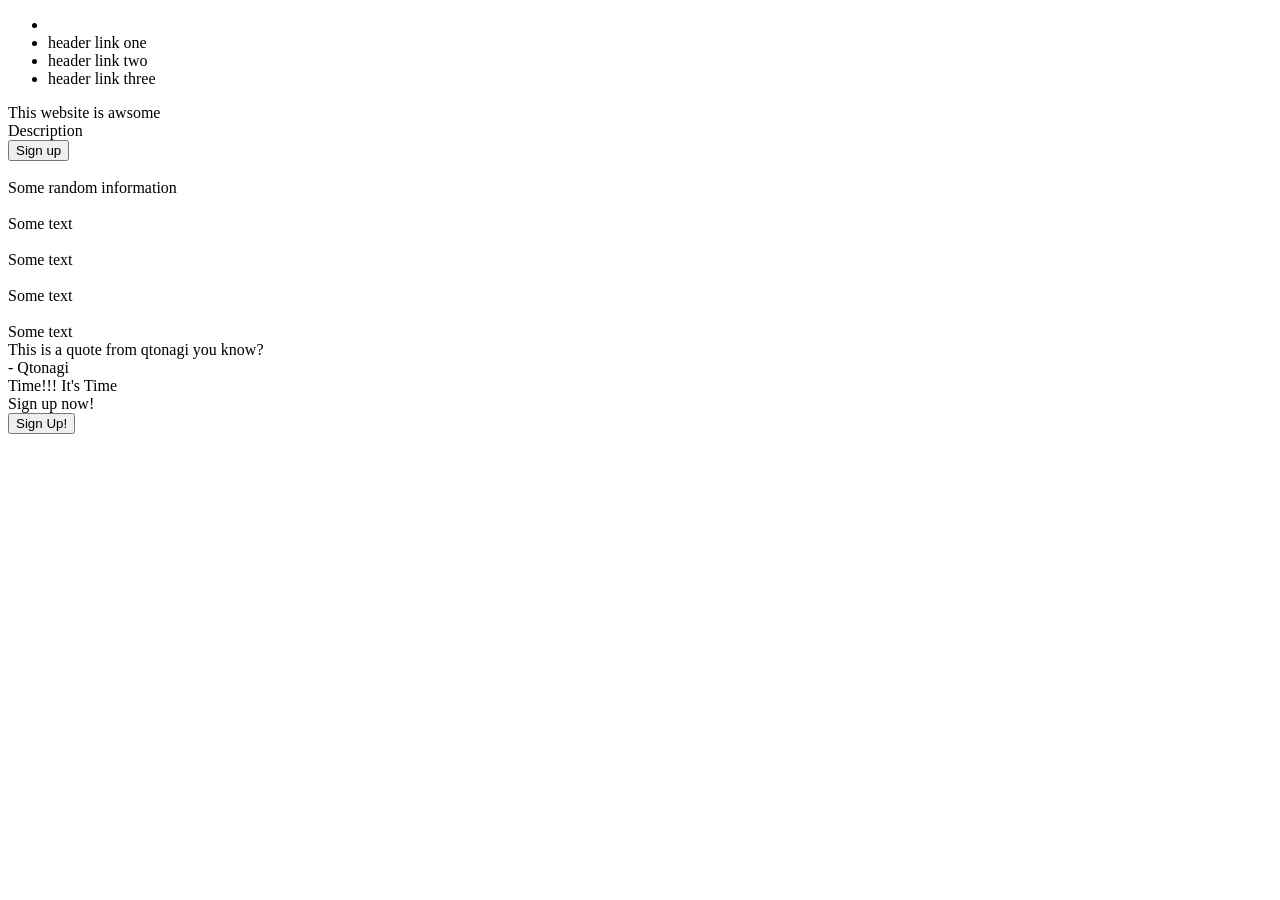
==== page.html @ 0af91001 "Add the basic content of the website and html structure I started the website and filled it with the" ====
<!DOCTYPE html>
<html lang="en">

<head>
    <meta charset="UTF-8">
    <meta name="viewport" content="width=device-width, initial-scale=1.0">
    <title>Qtonagi Fanpage</title>
    <link rel="stylesheet" href="./style.css" >
</head>


<body>

    <div>
        <ul>
            <li><img></li>
            <li>header link one</li>
            <li>header link two</li>
            <li>header link three</li>
        </ul>
    </div>

    <div>

        <div>
            <div>This website is awsome</div>
            <div>Description</div>
            <button>Sign up</button>
        </div>
    
        <div>
            <img>
        </div>

    </div>
    

    <div>
        <div>Some random information</div>

        <div>
            <div>
                <img>
                <div>Some text</div>
            </div>

            <div>
                <img>
                <div>Some text</div>
            </div>

            <div>
                <img>
                <div>Some text</div>
            </div>

            <div>
                <img>
                <div>Some text</div>
            </div>
        </div> 
    </div>

    <div>
        <div>This is a quote from qtonagi you know?</div>
        <div>- Qtonagi</div>
    </div>

    <div>
        <div>
            <div>
                <div>Time!!! It's Time</div>
                <div>Sign up now!</div>
            </div>
    
            <div>
                <button>Sign Up!</button>
            </div>
        </div>
    </div>

    
</body>



</html>
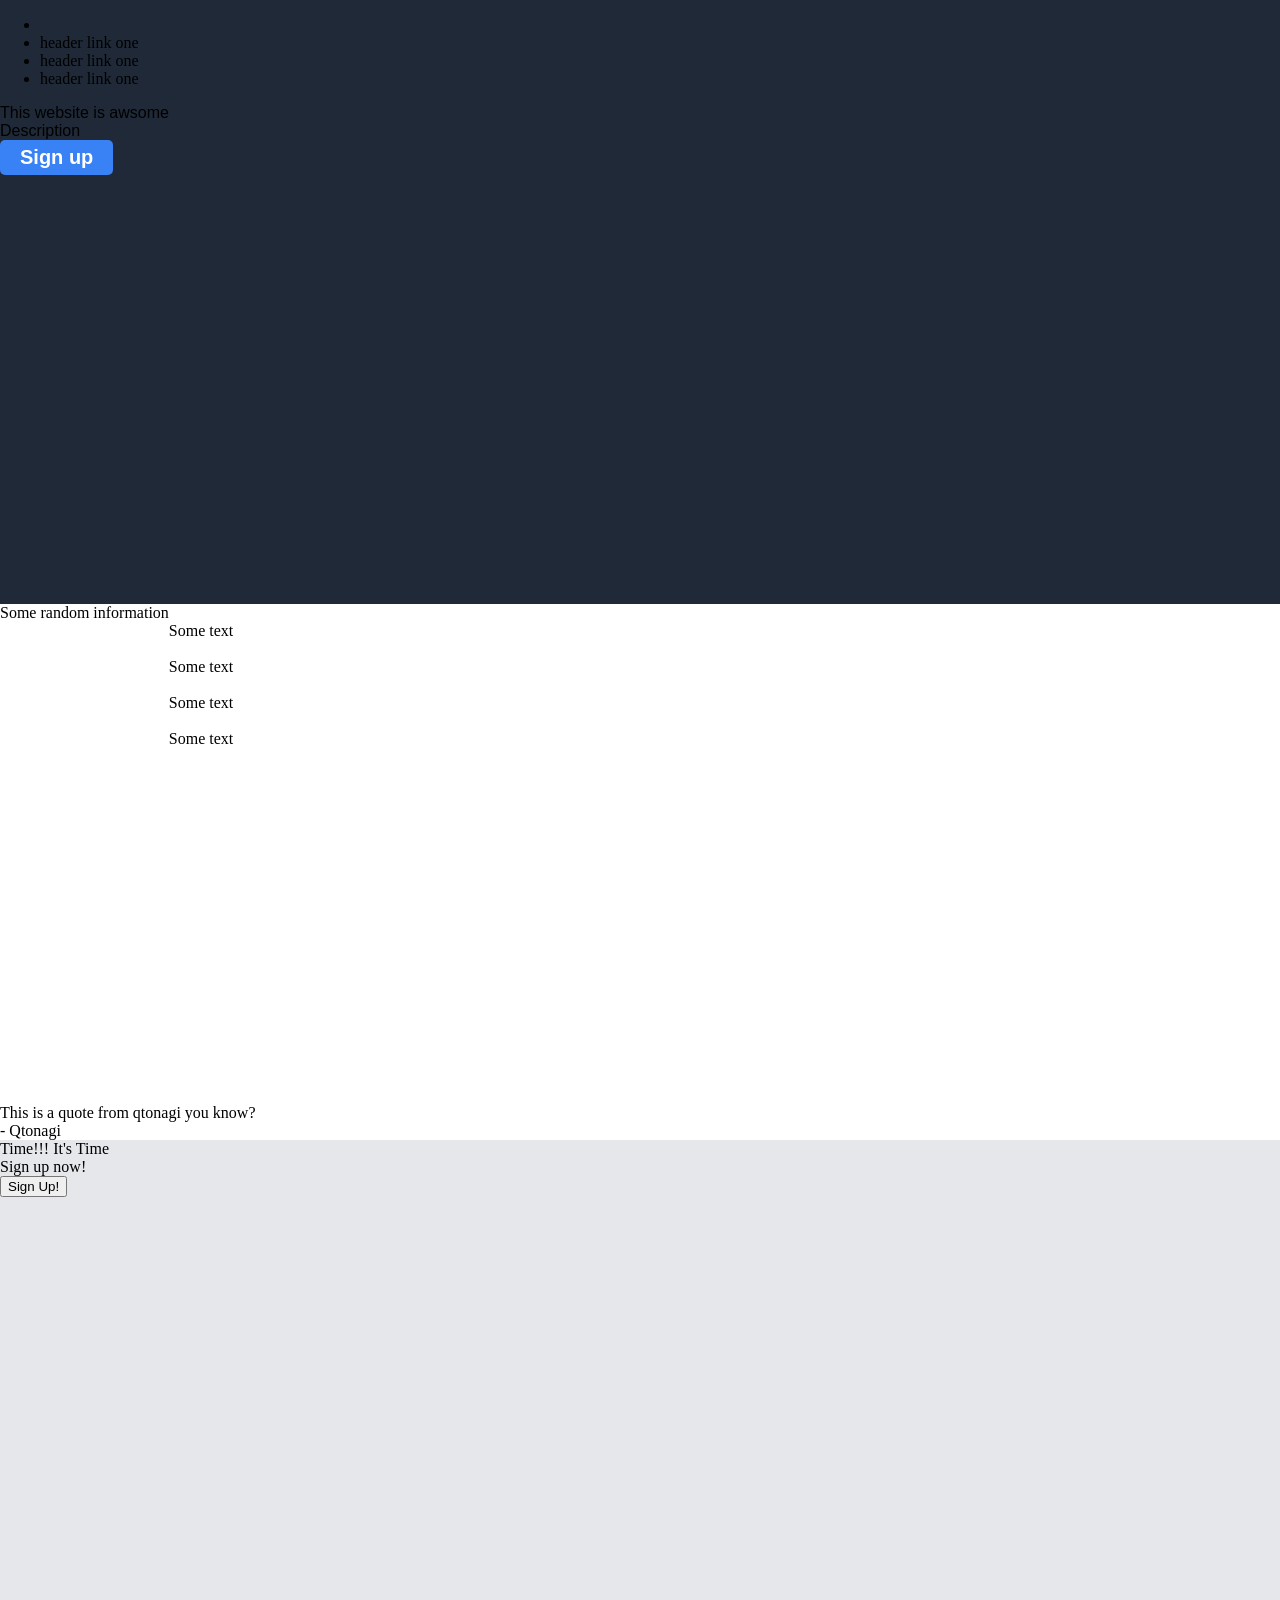
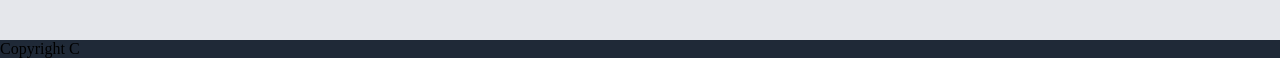
==== commit 191d2f20: "Added flexbox to the structure and editing Contact 1/Header" ====
--- a/page.html
+++ b/page.html
@@ -11,31 +11,31 @@
 
 <body>
 
-    <div>
+    <div class="header">
         <ul>
             <li><img></li>
-            <li>header link one</li>
-            <li>header link two</li>
-            <li>header link three</li>
+            <li><a>header link one</a></li>
+            <li><a>header link one</a></li>
+            <li><a>header link one</a></li>
         </ul>
     </div>
 
-    <div>
+    <div class="content1">
 
-        <div>
+        <div class="text">
             <div>This website is awsome</div>
             <div>Description</div>
-            <button>Sign up</button>
+            <button class="button">Sign up</button>
         </div>
     
-        <div>
+        <div class="image">
             <img>
         </div>
 
     </div>
     
 
-    <div>
+    <div class="content2">
         <div>Some random information</div>
 
         <div>
@@ -66,7 +66,7 @@
         <div>- Qtonagi</div>
     </div>
 
-    <div>
+    <div class="content3">
         <div>
             <div>
                 <div>Time!!! It's Time</div>
@@ -79,6 +79,10 @@
         </div>
     </div>
 
+    <div class="footer">
+        Copyright C
+    </div>
+
     
 </body>
 
--- a/style.css
+++ b/style.css
@@ -0,0 +1,91 @@
+body, html {
+    height: 100%;
+}
+
+body {
+    display: flex;
+    margin: 0px;
+    flex-direction: column;
+}
+
+.header {
+    background-color: #1F2937;
+
+    display: flex;
+    flex: initial;
+}
+
+.headerlink {
+    list-style: none;
+}
+
+.logo {
+
+}
+
+.content1 {
+
+    background-color: #1F2937;
+
+    display: flex;
+    flex:0 0 500px;
+
+    .text {
+        font-family: "roboto", sans-serif;
+
+        .button {
+            border-radius: 5px;
+            border: none;
+            background-color: #3882f6;
+
+            font-size: 20px;
+            color: white;
+            font-weight: bold;
+            text-align: center;
+            padding: 6px 20px 6px 20px;
+        }
+
+    }
+
+    .image {
+        margin: 20 20;
+    }
+
+}
+
+.content2 {
+
+    display: flex;
+    flex:0 0 500px;
+}
+
+.content3 {
+    background-color: #E5E7EB;
+
+    display: flex;
+    flex:0 0 500px;
+
+    .button {
+        border-radius: 5px;
+        border: none;
+        background-color: #3882f6;
+
+        font-size: 10px;
+        color: white;
+        font-weight: bold;
+        text-align: center;
+        padding: 5px 13px 5px 13px;
+    }
+}
+
+
+.footer {
+    background-color: #1F2937;
+    
+    display: flex;
+    flex: initial;
+}
+
+a {
+    text-decoration: none;
+}
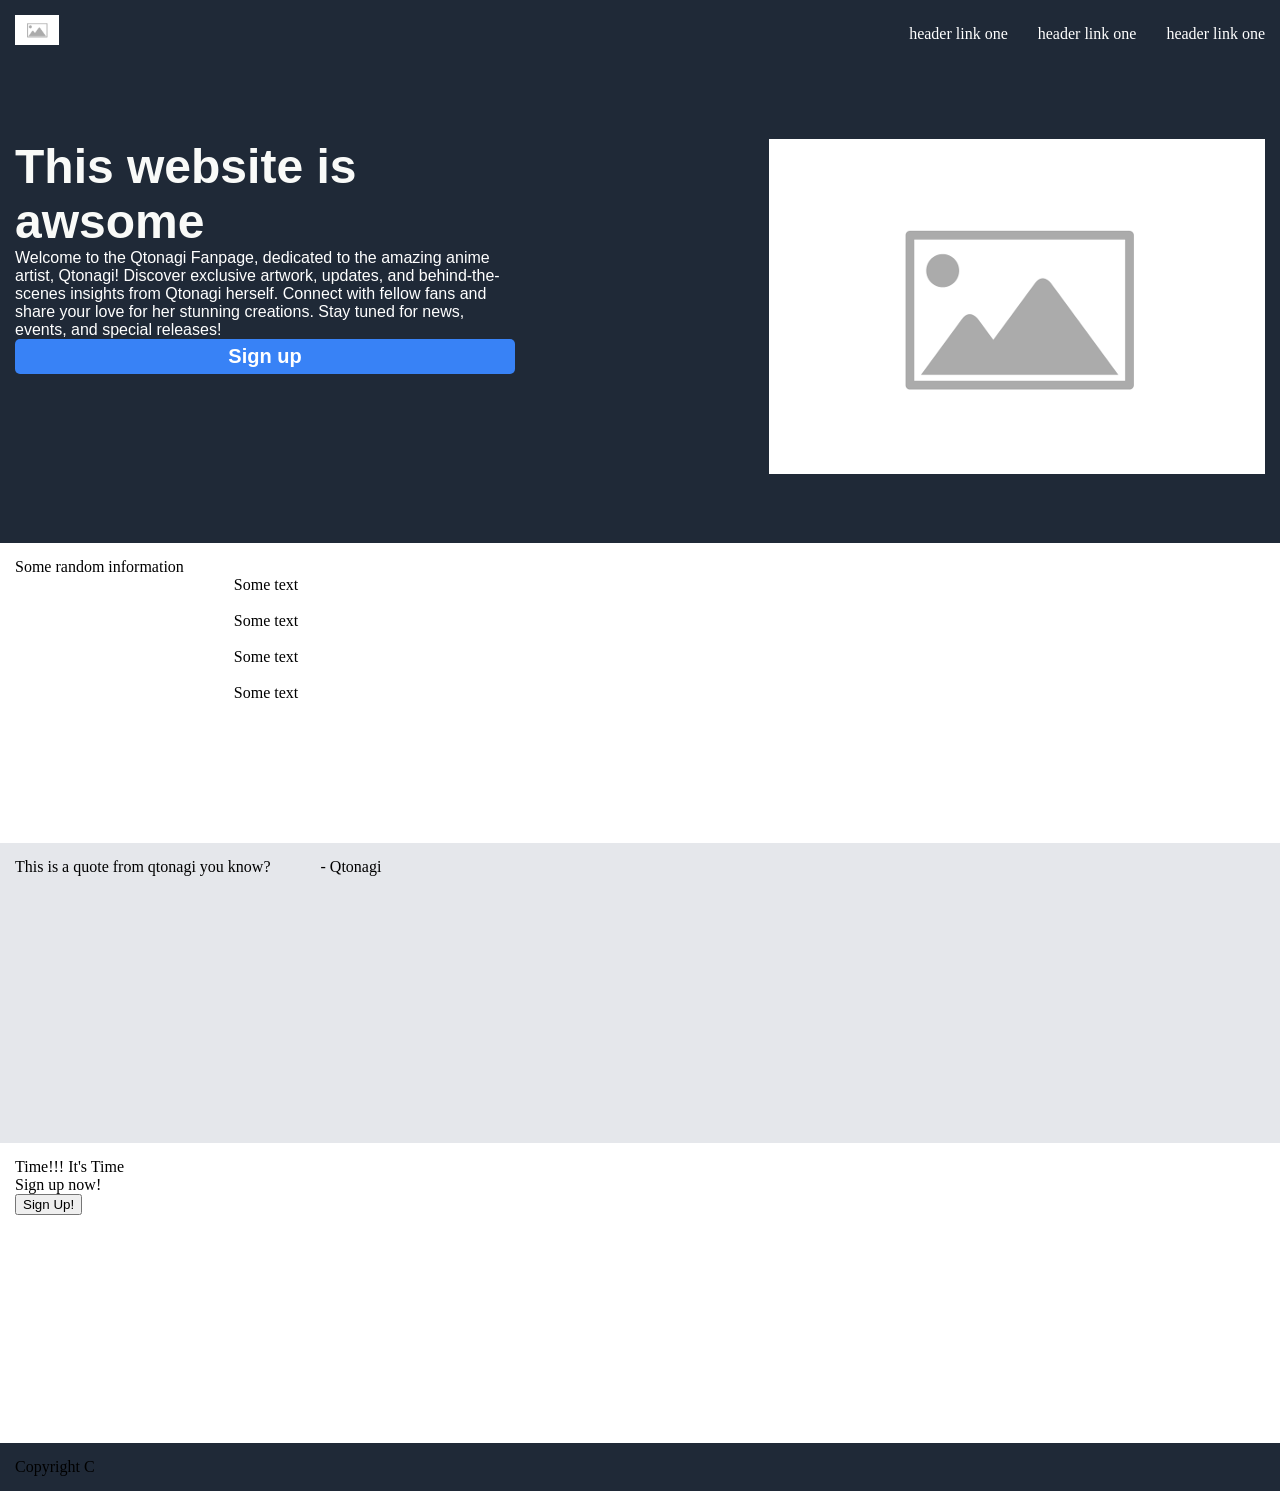
==== commit af094512: "Renovated the entire code and made flexbox truely flexable I changed the CSS in order to make it mor" ====
--- a/page.html
+++ b/page.html
@@ -12,75 +12,98 @@
 <body>
 
     <div class="header">
-        <ul>
-            <li><img></li>
-            <li><a>header link one</a></li>
-            <li><a>header link one</a></li>
-            <li><a>header link one</a></li>
-        </ul>
-    </div>
 
-    <div class="content1">
+        <div class="sizer">
+            <img class="logo" alt="logo" src="./image/placeholder.png"> 
 
-        <div class="text">
-            <div>This website is awsome</div>
-            <div>Description</div>
-            <button class="button">Sign up</button>
-        </div>
-    
-        <div class="image">
-            <img>
+
+            <ul class="links">
+                <li><a>header link one</a></li>
+                <li><a>header link one</a></li>
+                <li><a>header link one</a></li>
+            </ul>
         </div>
 
     </div>
-    
 
-    <div class="content2">
-        <div>Some random information</div>
+    <div class="content">
 
-        <div>
-            <div>
-                <img>
-                <div>Some text</div>
-            </div>
+        <div class="content1">
 
-            <div>
-                <img>
-                <div>Some text</div>
-            </div>
-
-            <div>
-                <img>
-                <div>Some text</div>
-            </div>
-
-            <div>
-                <img>
-                <div>Some text</div>
-            </div>
-        </div> 
-    </div>
-
-    <div>
-        <div>This is a quote from qtonagi you know?</div>
-        <div>- Qtonagi</div>
-    </div>
-
-    <div class="content3">
-        <div>
-            <div>
-                <div>Time!!! It's Time</div>
-                <div>Sign up now!</div>
+            <div class="sizer">
+                <div class="textbox">
+                    <div class="header">This website is awsome</div>
+                    <div>
+                        Welcome to the Qtonagi Fanpage, dedicated to the amazing anime artist, Qtonagi! Discover exclusive artwork, updates, and behind-the-scenes insights from Qtonagi herself. Connect with fellow fans and share your love for her stunning creations. Stay tuned for news, events, and special releases!
+                    </div>
+                    <button class="button">Sign up</button>
+                </div>
+            
+                <div class="image">
+                    <img src="./image/placeholder.png">   
+                </div>
             </div>
     
+        </div>
+
+        
+    
+        <div class="content2">
+            <div class="sizer">
+                <div>Some random information</div>
+    
             <div>
-                <button>Sign Up!</button>
+                <div>
+                    <img>
+                    <div>Some text</div>
+                </div>
+    
+                <div>
+                    <img>
+                    <div>Some text</div>
+                </div>
+    
+                <div>
+                    <img>
+                    <div>Some text</div>
+                </div>
+    
+                <div>
+                    <img>
+                    <div>Some text</div>
+                </div>
+            </div> 
+            </div>
+        </div>
+    
+        <div class="content3">
+            <div class="sizer">
+                <div>This is a quote from qtonagi you know?</div>
+                <div>- Qtonagi</div>
+            </div>
+        </div>
+    
+        <div class="content4">
+            <div class="sizer">
+                <div>
+                    <div>
+                        <div>Time!!! It's Time</div>
+                        <div>Sign up now!</div>
+                    </div>
+            
+                    <div>
+                        <button>Sign Up!</button>
+                    </div>
+                </div>
             </div>
         </div>
     </div>
 
+    <div>
     <div class="footer">
-        Copyright C
+        <div class="sizer">
+            Copyright C
+        </div>
     </div>
 
     
--- a/style.css
+++ b/style.css
@@ -8,30 +8,79 @@
     flex-direction: column;
 }
 
+a {
+    text-decoration: none;
+}
+
+ul {
+    list-style: none;
+    padding: 0;
+}
+
+
+.content {
+    display: flex;
+    flex-direction: column;
+    flex: auto;
+}
+
+.sizer {
+    display: flex;
+    padding: 15px 15px;
+    flex: 0 1 1500px;
+    flex-wrap: wrap;
+    gap: 50px;
+}
+
+
+
 .header {
+    display: flex;
+    justify-content: center;
+
     background-color: #1F2937;
 
-    display: flex;
-    flex: initial;
-}
-
-.headerlink {
-    list-style: none;
-}
-
-.logo {
+        .links {
+            color: white;
+            margin-top: 10px;
+            margin-left: auto;
+        
+            display: flex;
+            gap: 30px;
+        }
+        
+        .logo {
+            height: 30px;
+            width: auto;
+        }
 
 }
 
 .content1 {
+    display: flex;
+    flex-basis: 300px;
+    justify-content: center;
 
     background-color: #1F2937;
+    padding: 50px 0px;
 
-    display: flex;
-    flex:0 0 500px;
+    .textbox {
 
-    .text {
+        display: flex;
+        flex-direction: column;
+        flex: 0 1 500px;
+
         font-family: "roboto", sans-serif;
+        color: white;
+        margin-right: auto;
+        
+
+        .header {
+            font-size: 48px;
+            font-weight: bolder;
+            color: #F9FAF8;
+            padding: 0;
+        }
 
         .button {
             border-radius: 5px;
@@ -48,22 +97,31 @@
     }
 
     .image {
-        margin: 20 20;
+        margin: 0px;
+        padding: 0;
     }
 
 }
 
 .content2 {
-
     display: flex;
-    flex:0 0 500px;
+    flex-basis: 300px;
+    justify-content: center;
 }
 
 .content3 {
+    display: flex;
+    flex-basis: 300px;
+    justify-content: center;
+
     background-color: #E5E7EB;
+}
 
+
+.content4 {
     display: flex;
-    flex:0 0 500px;
+    flex-basis: 300px;
+    justify-content: center;
 
     .button {
         border-radius: 5px;
@@ -80,12 +138,8 @@
 
 
 .footer {
+    display: flex;
+    justify-content: center;
+
     background-color: #1F2937;
-    
-    display: flex;
-    flex: initial;
-}
-
-a {
-    text-decoration: none;
 }
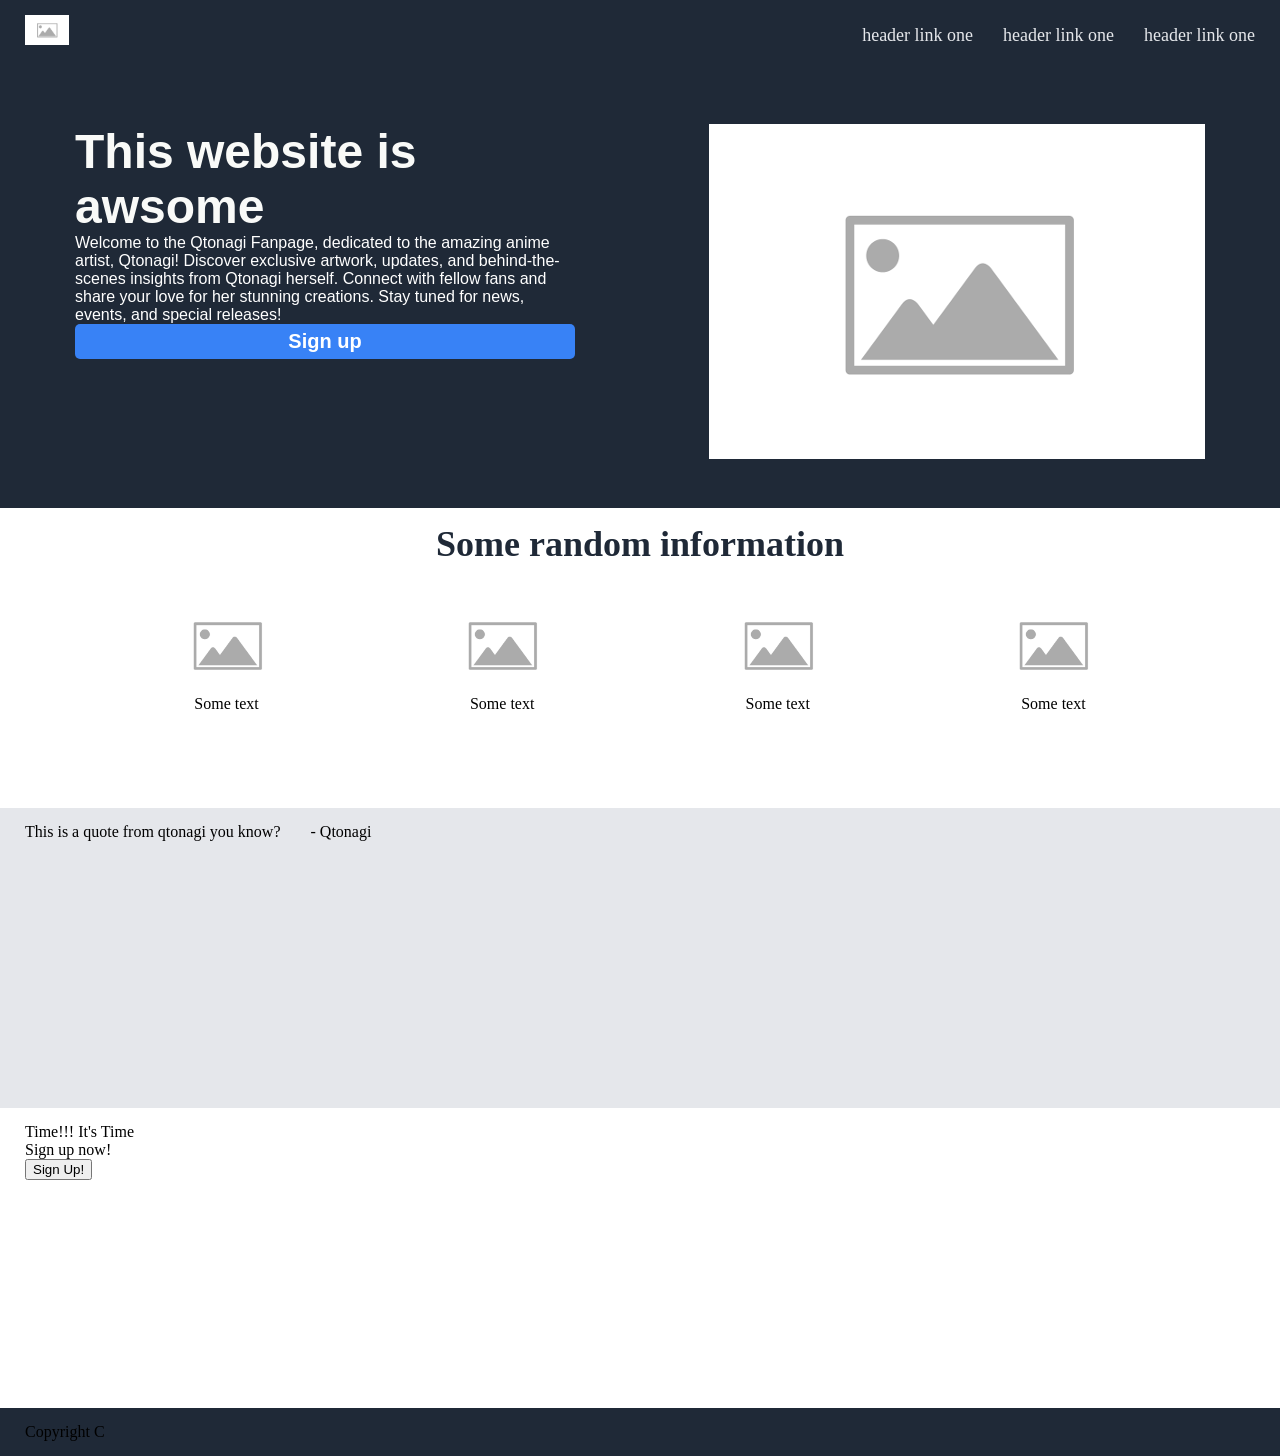
==== commit 88b63d18: "fixed the box and added some flex box" ====
--- a/page.html
+++ b/page.html
@@ -23,7 +23,6 @@
                 <li><a>header link one</a></li>
             </ul>
         </div>
-
     </div>
 
     <div class="content">
@@ -43,36 +42,37 @@
                     <img src="./image/placeholder.png">   
                 </div>
             </div>
-    
         </div>
 
         
     
         <div class="content2">
             <div class="sizer">
-                <div>Some random information</div>
-    
-            <div>
-                <div>
-                    <img>
-                    <div>Some text</div>
+                <div class="subhead">
+                    Some random information
                 </div>
-    
-                <div>
-                    <img>
-                    <div>Some text</div>
-                </div>
-    
-                <div>
-                    <img>
-                    <div>Some text</div>
-                </div>
-    
-                <div>
-                    <img>
-                    <div>Some text</div>
-                </div>
-            </div> 
+                    
+                <div class="imagecontainer">
+                    <div class="imagechild">
+                        <img class="image" src="./image/placeholder.png">
+                        <div>Some text</div>
+                    </div>
+        
+                    <div class="imagechild">
+                        <img class="image" src="./image/placeholder.png">
+                        <div>Some text</div>
+                    </div>
+        
+                    <div class="imagechild">
+                        <img class="image" src="./image/placeholder.png">
+                        <div>Some text</div>
+                    </div>
+        
+                    <div class="imagechild">
+                        <img class="image" src="./image/placeholder.png">
+                        <div>Some text</div>
+                    </div>
+                </div> 
             </div>
         </div>
     
--- a/style.css
+++ b/style.css
@@ -26,10 +26,9 @@
 
 .sizer {
     display: flex;
-    padding: 15px 15px;
+    padding: 15px 25px;
     flex: 0 1 1500px;
-    flex-wrap: wrap;
-    gap: 50px;
+    gap: 30px;
 }
 
 
@@ -41,9 +40,10 @@
     background-color: #1F2937;
 
         .links {
-            color: white;
             margin-top: 10px;
             margin-left: auto;
+            color: #E5E7EB;
+            font-size: 18px;
         
             display: flex;
             gap: 30px;
@@ -62,7 +62,11 @@
     justify-content: center;
 
     background-color: #1F2937;
-    padding: 50px 0px;
+    padding: 30px 0px;
+
+    .sizer{
+        flex-wrap: wrap;
+    }
 
     .textbox {
 
@@ -73,6 +77,7 @@
         font-family: "roboto", sans-serif;
         color: white;
         margin-right: auto;
+        padding-left: 50px;
         
 
         .header {
@@ -97,8 +102,7 @@
     }
 
     .image {
-        margin: 0px;
-        padding: 0;
+        padding: 0px 50px;
     }
 
 }
@@ -107,6 +111,37 @@
     display: flex;
     flex-basis: 300px;
     justify-content: center;
+
+    .sizer{
+        flex-direction: column;
+    }
+
+    .subhead{
+        margin: 0px auto;
+        font-size: 36px;
+        font-weight: bolder;
+        color: #1F2937;
+    }
+
+    .imagecontainer{
+        display: flex;
+        justify-content: space-evenly;
+        flex-wrap: wrap;
+
+        .imagechild{
+            display: flex;
+            flex-direction: column;
+            align-items: center;
+            
+            .image{
+                width: auto;
+                height: 100px;
+            }
+
+        }
+
+    }
+
 }
 
 .content3 {
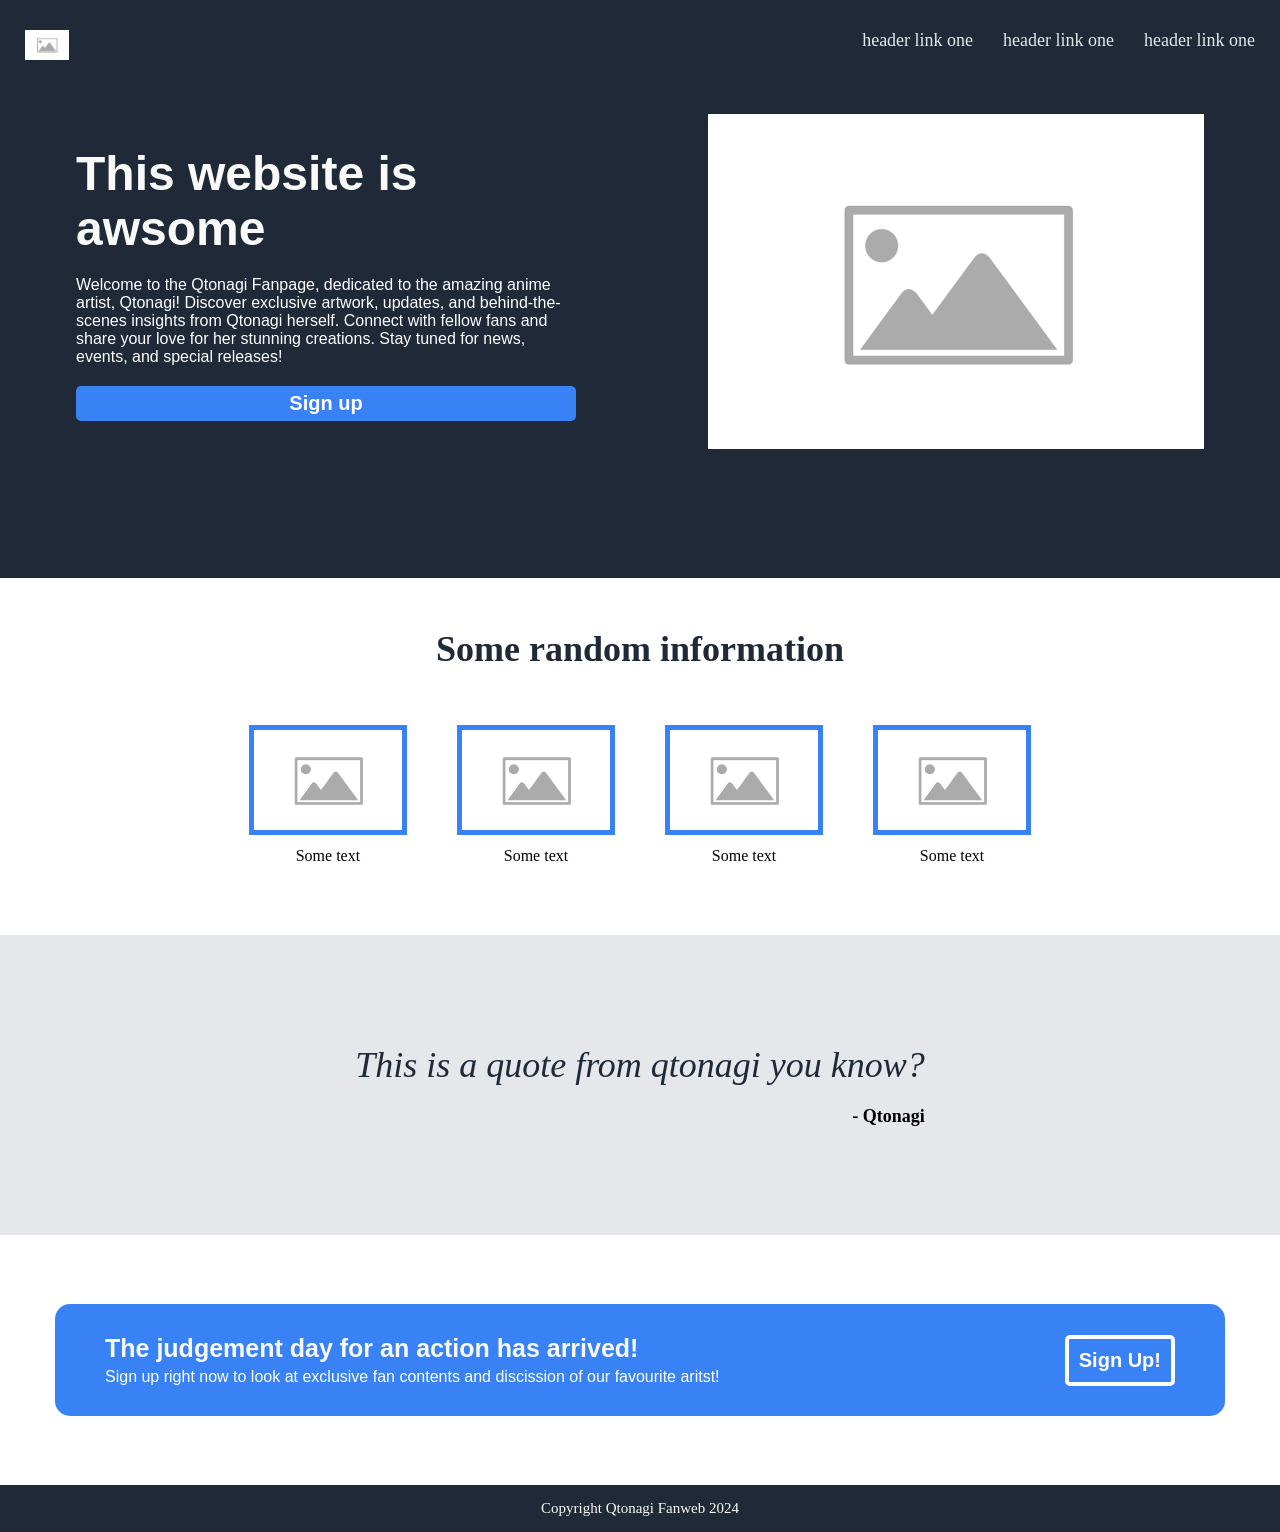
==== commit f8af612e: "Finished the Flex Box and Contents Finally fixed all of the problems that the flex box has and also " ====
--- a/page.html
+++ b/page.html
@@ -31,7 +31,7 @@
 
             <div class="sizer">
                 <div class="textbox">
-                    <div class="header">This website is awsome</div>
+                    <div class="head">This website is awsome</div>
                     <div>
                         Welcome to the Qtonagi Fanpage, dedicated to the amazing anime artist, Qtonagi! Discover exclusive artwork, updates, and behind-the-scenes insights from Qtonagi herself. Connect with fellow fans and share your love for her stunning creations. Stay tuned for news, events, and special releases!
                     </div>
@@ -78,21 +78,22 @@
     
         <div class="content3">
             <div class="sizer">
-                <div>This is a quote from qtonagi you know?</div>
-                <div>- Qtonagi</div>
+                <div class="textbox">
+                    <div class="quote">This is a quote from qtonagi you know?</div>
+                    <div class="quoter">- Qtonagi</div>
+                </div>
             </div>
         </div>
     
         <div class="content4">
             <div class="sizer">
-                <div>
-                    <div>
-                        <div>Time!!! It's Time</div>
-                        <div>Sign up now!</div>
+                <div class="box">
+                    <div class='textbox'>
+                        <div class="head">The judgement day for an action has arrived!</div>
+                        <div class="descri">Sign up right now to look at exclusive fan contents and discission of our favourite aritst!</div>
                     </div>
-            
-                    <div>
-                        <button>Sign Up!</button>
+                    <div class="buttoncontainter">
+                        <button class="button">Sign Up!</button>
                     </div>
                 </div>
             </div>
@@ -102,7 +103,9 @@
     <div>
     <div class="footer">
         <div class="sizer">
-            Copyright C
+            <div class="foot">
+                Copyright Qtonagi Fanweb 2024
+            </div>
         </div>
     </div>
 
--- a/style.css
+++ b/style.css
@@ -26,18 +26,23 @@
 
 .sizer {
     display: flex;
-    padding: 15px 25px;
+    padding: 30px 25px;
     flex: 0 1 1500px;
     gap: 30px;
 }
 
 
-
 .header {
     display: flex;
     justify-content: center;
 
     background-color: #1F2937;
+
+    .sizer{
+        justify-content: center;
+        padding: 20px 25px;
+        align-items: center;
+    }
 
         .links {
             margin-top: 10px;
@@ -62,10 +67,12 @@
     justify-content: center;
 
     background-color: #1F2937;
-    padding: 30px 0px;
 
     .sizer{
         flex-wrap: wrap;
+        justify-content: center;
+        padding: 25px 25px 125px 25px;
+        align-items: center;
     }
 
     .textbox {
@@ -73,14 +80,14 @@
         display: flex;
         flex-direction: column;
         flex: 0 1 500px;
+        gap: 20px;
 
         font-family: "roboto", sans-serif;
+        margin: auto;
         color: white;
-        margin-right: auto;
-        padding-left: 50px;
-        
-
-        .header {
+        
+
+        .head {
             font-size: 48px;
             font-weight: bolder;
             color: #F9FAF8;
@@ -102,22 +109,24 @@
     }
 
     .image {
-        padding: 0px 50px;
+        margin: auto;
     }
 
 }
 
 .content2 {
     display: flex;
-    flex-basis: 300px;
-    justify-content: center;
-
-    .sizer{
-        flex-direction: column;
+    flex-basis: 250px;
+    justify-content: center;
+
+    .sizer{
+        flex-direction: column;
+        justify-content: center;
+        align-items: center;
     }
 
     .subhead{
-        margin: 0px auto;
+        margin: 20px auto;
         font-size: 36px;
         font-weight: bolder;
         color: #1F2937;
@@ -127,15 +136,20 @@
         display: flex;
         justify-content: space-evenly;
         flex-wrap: wrap;
+        gap: 50px;
+
+        margin: 5px 100px 40px 100px;
 
         .imagechild{
             display: flex;
             flex-direction: column;
             align-items: center;
+            gap: 12px;
             
             .image{
                 width: auto;
                 height: 100px;
+                border: 5px #3882f6 solid;
             }
 
         }
@@ -150,24 +164,97 @@
     justify-content: center;
 
     background-color: #E5E7EB;
+
+    .sizer{
+        flex-direction: column;
+        justify-content: center;
+        align-items: center;
+    }
+
+    .textbox{
+        display: flex;
+        flex-direction: column;
+        flex: 0 1 auto;
+        gap: 20px;
+
+        margin: 50px 50px 50px 50px;
+
+
+        .quote{
+            font-size: 36px;
+            font-style: italic;
+            color: #1F2937;
+        }
+    
+        .quoter{
+            font-size: 18px;
+            font-weight: bolder;
+            align-self: flex-end;
+        }   
+    }
+
+
 }
 
 
 .content4 {
     display: flex;
-    flex-basis: 300px;
-    justify-content: center;
-
-    .button {
-        border-radius: 5px;
-        border: none;
+    flex-basis: 250px;
+    justify-content: center;
+
+    .sizer{
+        justify-content: center;
+        align-items: center;
+    }
+
+    .box{
         background-color: #3882f6;
-
-        font-size: 10px;
-        color: white;
-        font-weight: bold;
-        text-align: center;
-        padding: 5px 13px 5px 13px;
+        border-radius: 15px;
+        padding: 30px 50px;
+        margin: 30px;
+
+        display: flex;
+        justify-content: space-between;
+        gap: 20px;
+        flex-wrap: wrap;
+        align-items: center;
+        flex: 0 1 1300px;
+
+
+        .textbox{
+            display: flex;
+            flex-direction: column;
+            flex: 0 1 700px;
+            gap: 5px;
+
+            font-family: "roboto", sans-serif;
+            color: white;
+            
+                .head {
+                    font-size: 25px;
+                    font-weight: bolder;
+                    color: #F9FAF8;
+                    padding: 0;
+                }
+
+                .descri {
+                    font-weight: lighter;
+                }
+        
+            }
+
+        .button {
+                border-radius: 5px;
+                background-color: #3882f6;
+                border: 4px white solid;
+    
+                font-size: 20px;
+                padding: 10px;
+                color: white;
+                font-weight: bold;
+                text-align: center;
+            }
+
     }
 }
 
@@ -177,4 +264,18 @@
     justify-content: center;
 
     background-color: #1F2937;
+
+    .sizer{
+        justify-content: center;
+        align-items: center;
+        padding: 15px;
+    }
+
+    .foot{
+        font-size: 15px;
+        font-weight: lighter;
+        color: #F9FAF8;
+        padding: 0;
+    }
+
 }
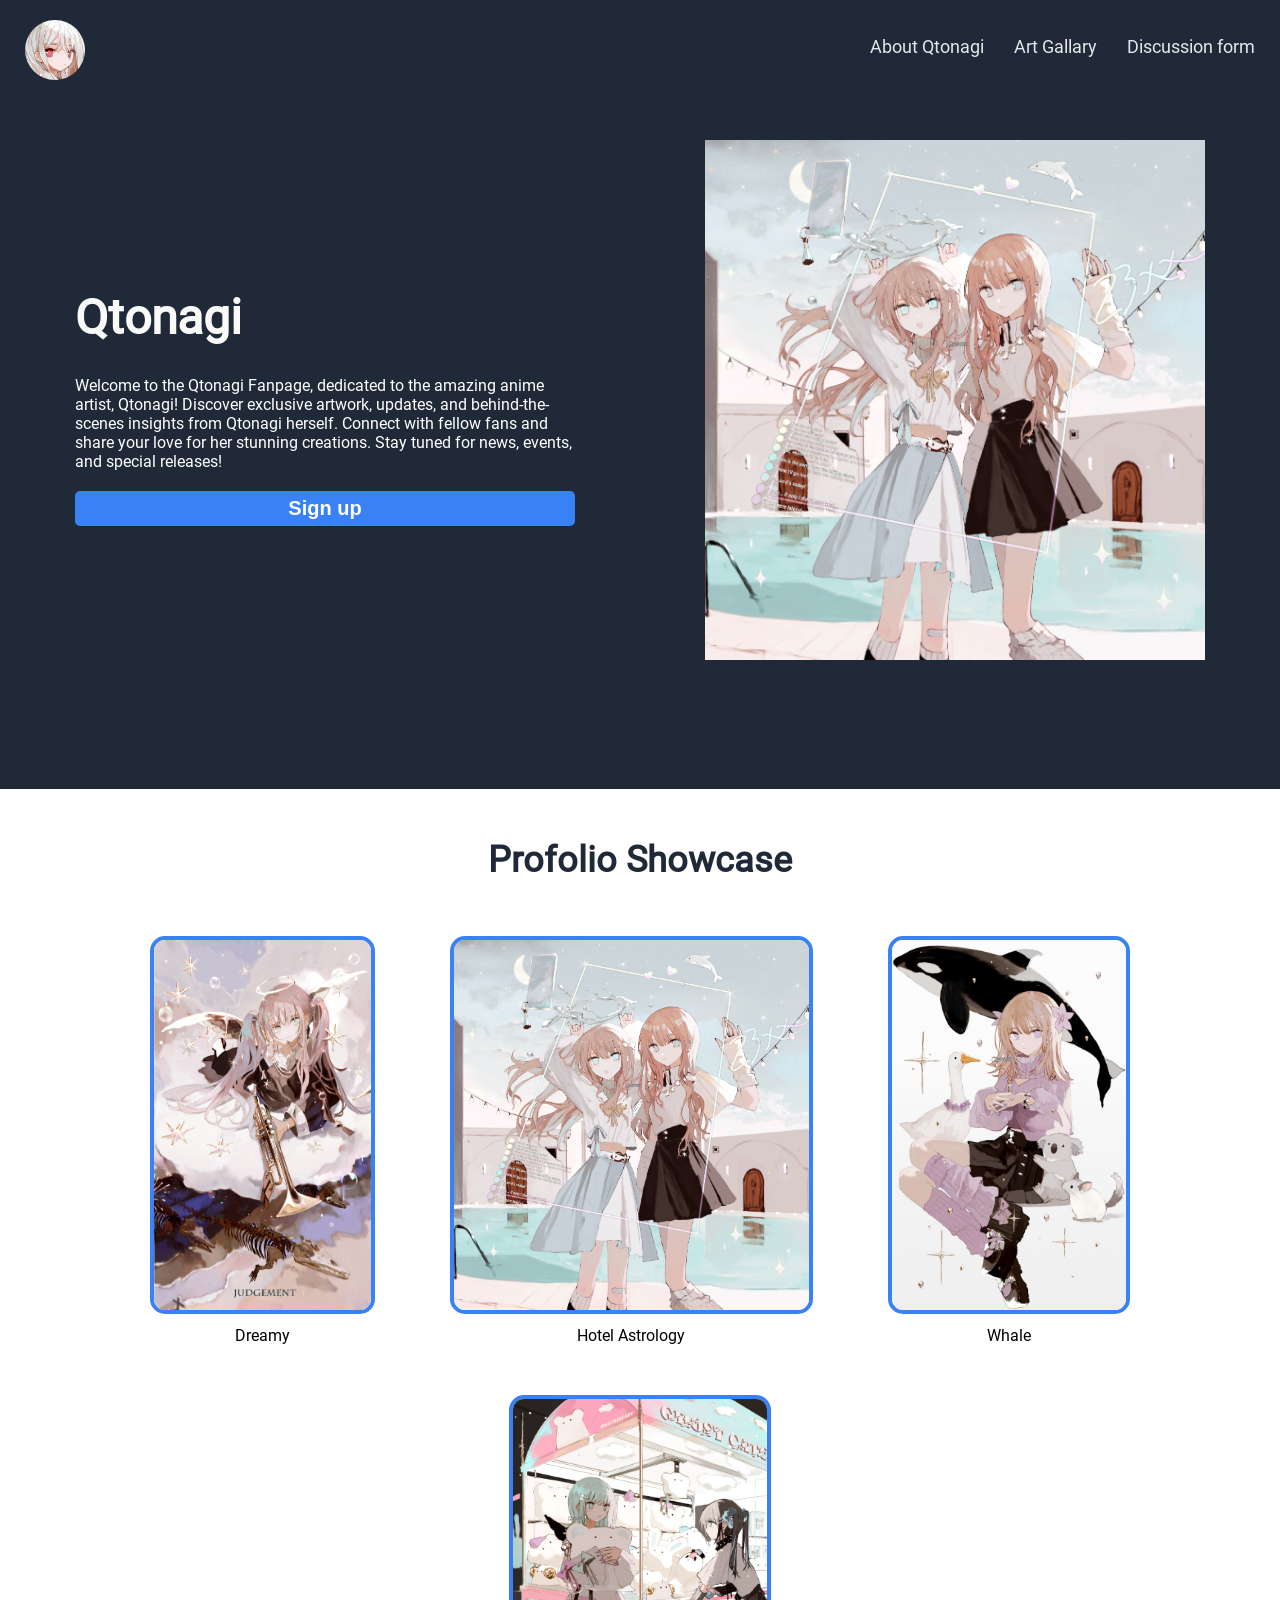
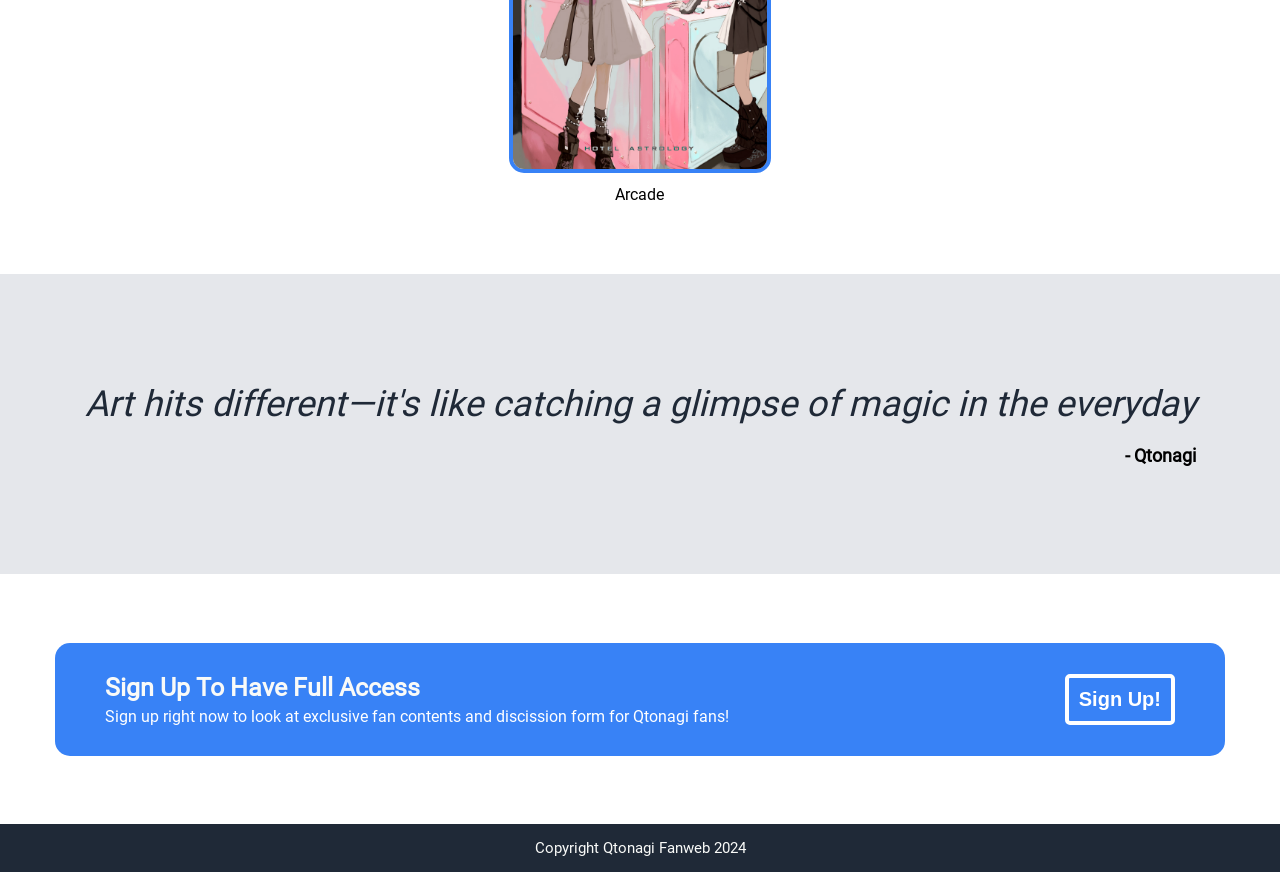
==== commit 1cac81e4: "Finished and polished the website Added content into the website as well as the pictures Finalized t" ====
--- a/page.html
+++ b/page.html
@@ -14,13 +14,13 @@
     <div class="header">
 
         <div class="sizer">
-            <img class="logo" alt="logo" src="./image/placeholder.png"> 
+            <img class="logo" alt="logo" src="./image/Logo.png"> 
 
 
             <ul class="links">
-                <li><a>header link one</a></li>
-                <li><a>header link one</a></li>
-                <li><a>header link one</a></li>
+                <li><a>About Qtonagi</a></li>
+                <li><a>Art Gallary</a></li>
+                <li><a>Discussion form</a></li>
             </ul>
         </div>
     </div>
@@ -31,15 +31,15 @@
 
             <div class="sizer">
                 <div class="textbox">
-                    <div class="head">This website is awsome</div>
+                    <div class="head">Qtonagi</div>
                     <div>
                         Welcome to the Qtonagi Fanpage, dedicated to the amazing anime artist, Qtonagi! Discover exclusive artwork, updates, and behind-the-scenes insights from Qtonagi herself. Connect with fellow fans and share your love for her stunning creations. Stay tuned for news, events, and special releases!
                     </div>
                     <button class="button">Sign up</button>
                 </div>
             
-                <div class="image">
-                    <img src="./image/placeholder.png">   
+                <div class="imagecontainer">
+                    <img class="image" src="./image/Picture3.jpg">   
                 </div>
             </div>
         </div>
@@ -49,28 +49,28 @@
         <div class="content2">
             <div class="sizer">
                 <div class="subhead">
-                    Some random information
+                    Profolio Showcase
                 </div>
                     
                 <div class="imagecontainer">
                     <div class="imagechild">
-                        <img class="image" src="./image/placeholder.png">
-                        <div>Some text</div>
+                        <img class="image" src="./image/Picture2.png">
+                        <div>Dreamy</div>
                     </div>
         
                     <div class="imagechild">
-                        <img class="image" src="./image/placeholder.png">
-                        <div>Some text</div>
+                        <img class="image" src="./image/Picture3.jpg">
+                        <div>Hotel Astrology</div>
                     </div>
         
                     <div class="imagechild">
-                        <img class="image" src="./image/placeholder.png">
-                        <div>Some text</div>
+                        <img class="image" src="./image/Picture4.jpg">
+                        <div>Whale</div>
                     </div>
         
                     <div class="imagechild">
-                        <img class="image" src="./image/placeholder.png">
-                        <div>Some text</div>
+                        <img class="image" src="./image/Picture5.jpg">
+                        <div>Arcade</div>
                     </div>
                 </div> 
             </div>
@@ -79,7 +79,7 @@
         <div class="content3">
             <div class="sizer">
                 <div class="textbox">
-                    <div class="quote">This is a quote from qtonagi you know?</div>
+                    <div class="quote">Art hits different—it's like catching a glimpse of magic in the everyday</div>
                     <div class="quoter">- Qtonagi</div>
                 </div>
             </div>
@@ -89,8 +89,8 @@
             <div class="sizer">
                 <div class="box">
                     <div class='textbox'>
-                        <div class="head">The judgement day for an action has arrived!</div>
-                        <div class="descri">Sign up right now to look at exclusive fan contents and discission of our favourite aritst!</div>
+                        <div class="head">Sign Up To Have Full Access</div>
+                        <div class="descri">Sign up right now to look at exclusive fan contents and discission form for Qtonagi fans!</div>
                     </div>
                     <div class="buttoncontainter">
                         <button class="button">Sign Up!</button>
--- a/style.css
+++ b/style.css
@@ -1,5 +1,12 @@
+@font-face{
+    font-family: "roboto";
+    src: url(./Font/Roboto-Regular.ttf)
+}
+
+
 body, html {
     height: 100%;
+    font-family: "roboto";
 }
 
 body {
@@ -16,7 +23,6 @@
     list-style: none;
     padding: 0;
 }
-
 
 .content {
     display: flex;
@@ -55,7 +61,8 @@
         }
         
         .logo {
-            height: 30px;
+            height: 60px;
+            border-radius: 100%;
             width: auto;
         }
 
@@ -71,7 +78,8 @@
     .sizer{
         flex-wrap: wrap;
         justify-content: center;
-        padding: 25px 25px 125px 25px;
+        align-items: center;
+        padding: 40px 25px 125px 25px;
         align-items: center;
     }
 
@@ -82,7 +90,6 @@
         flex: 0 1 500px;
         gap: 20px;
 
-        font-family: "roboto", sans-serif;
         margin: auto;
         color: white;
         
@@ -91,7 +98,7 @@
             font-size: 48px;
             font-weight: bolder;
             color: #F9FAF8;
-            padding: 0;
+            padding: 10px 0px;
         }
 
         .button {
@@ -108,7 +115,13 @@
 
     }
 
+    .imagecontainer{
+        margin: auto;
+    }
+
     .image {
+        height: auto;
+        max-width: 500px;
         margin: auto;
     }
 
@@ -123,33 +136,35 @@
         flex-direction: column;
         justify-content: center;
         align-items: center;
-    }
-
-    .subhead{
-        margin: 20px auto;
-        font-size: 36px;
-        font-weight: bolder;
-        color: #1F2937;
-    }
-
-    .imagecontainer{
-        display: flex;
-        justify-content: space-evenly;
-        flex-wrap: wrap;
-        gap: 50px;
-
-        margin: 5px 100px 40px 100px;
-
-        .imagechild{
+
+        .subhead{
+            margin: 20px auto;
+            font-size: 36px;
+            font-weight: bolder;
+            color: #1F2937;
+        }
+
+        .imagecontainer{
             display: flex;
-            flex-direction: column;
-            align-items: center;
-            gap: 12px;
-            
-            .image{
-                width: auto;
-                height: 100px;
-                border: 5px #3882f6 solid;
+            justify-content: space-evenly;
+            flex-wrap: wrap;
+            gap: 50px;
+
+            margin: 5px 100px 40px 100px;
+
+            .imagechild{
+                display: flex;
+                flex-direction: column;
+                align-items: center;
+                gap: 12px;
+                
+                .image{
+                    width: auto;
+                    height:370px;
+                    border: 4px #3882f6 solid;
+                    border-radius: 15px;
+                }
+
             }
 
         }
@@ -227,7 +242,6 @@
             flex: 0 1 700px;
             gap: 5px;
 
-            font-family: "roboto", sans-serif;
             color: white;
             
                 .head {
